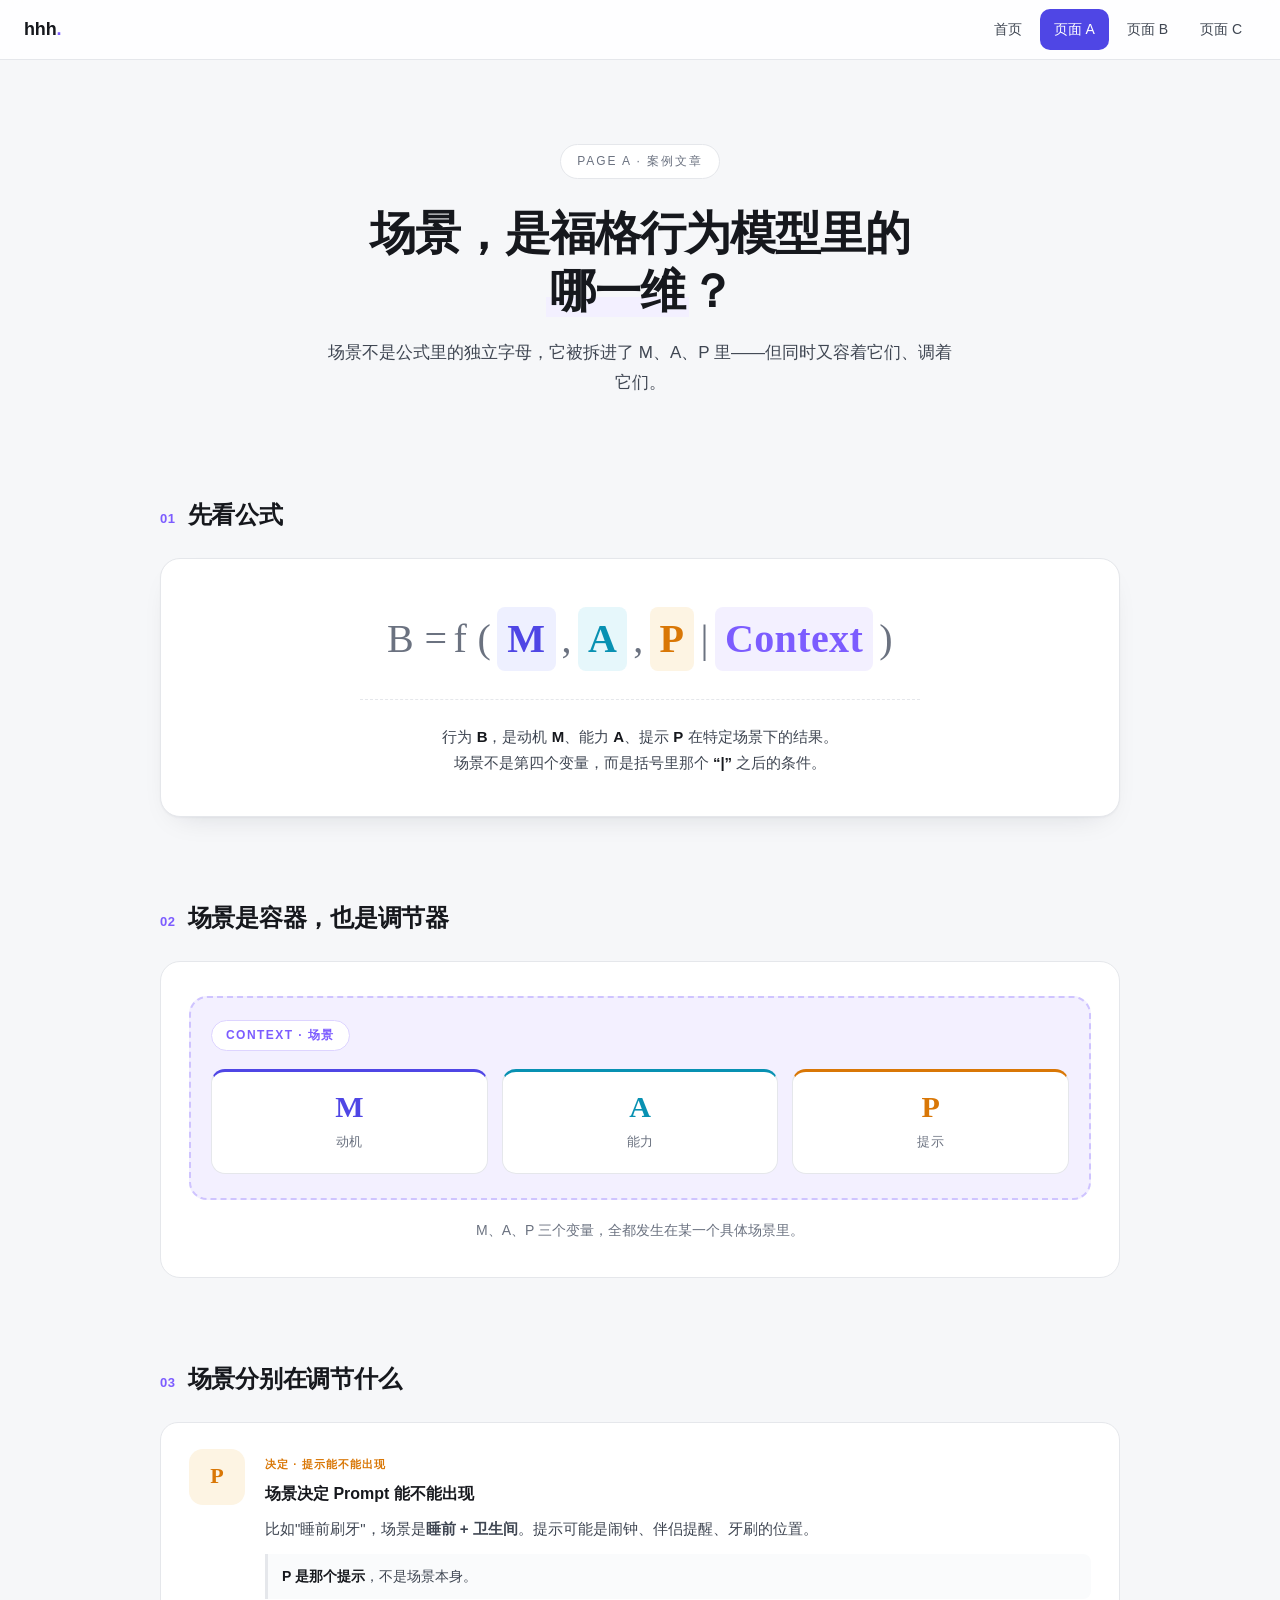
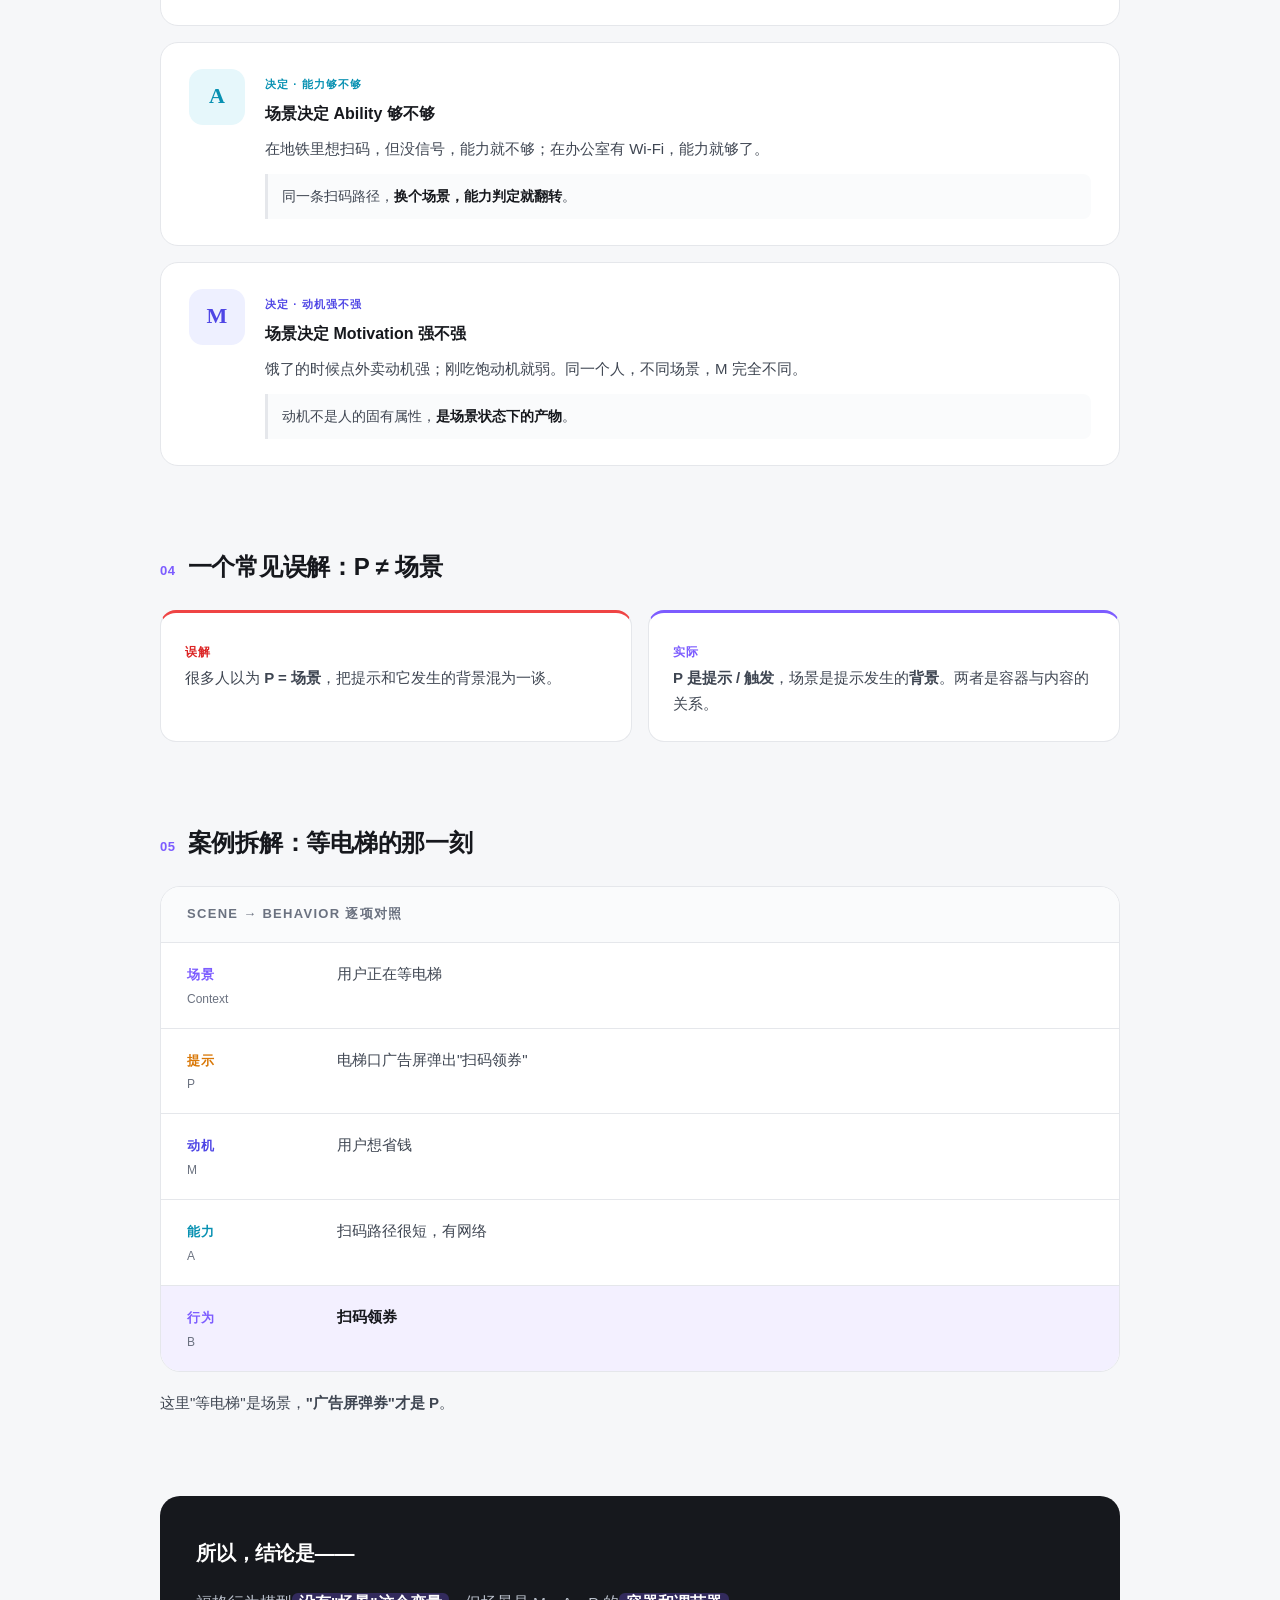
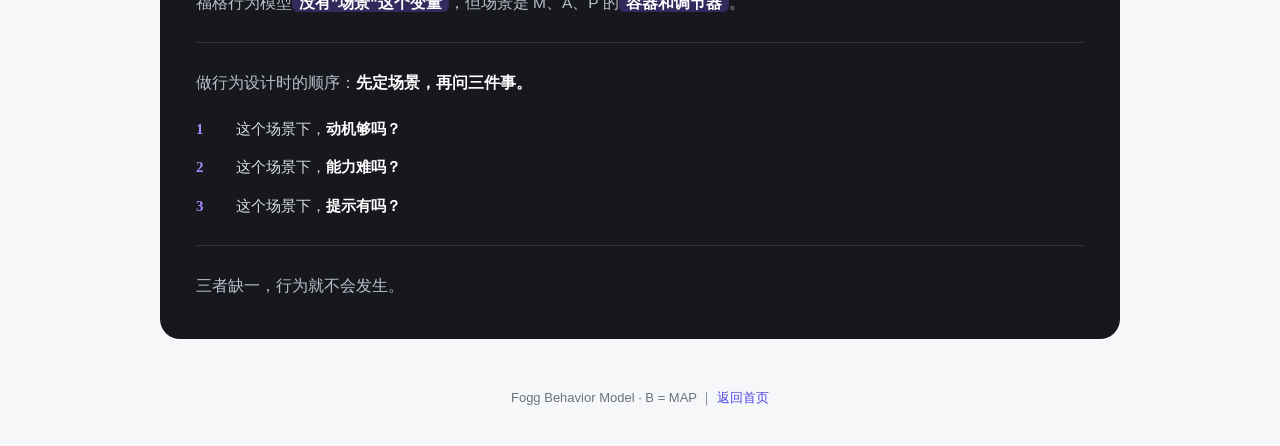
==== a.html @ 78a1dde3 "feat: 多页面导航站点(index + A/B/C demo 页)" ====
<!DOCTYPE html>
<html lang="zh-CN" data-page-node-id="w7faEEUcwa0vv6stKI4YyO">
<head data-page-node-id="wDIz4KQlVDodVnNct28d2P">
<meta charset="UTF-8" data-page-node-id="WyRtXmYCzt99mOE4z7doPw">
<meta name="viewport" content="width=device-width, initial-scale=1.0" data-page-node-id="k7FwLbAbIBEnBvGaPdEFVL">
<title>页面 A · 场景是福格模型的哪一维</title>
<link rel="stylesheet" href="style.css" data-page-node-id="BGclts1cjfV9IFDEGBTvDa">
</head>
<body data-page-node-id="kAreXiRUM7N8iRe1hZh0Zy">
<nav class="navbar" data-page-node-id="9SyeZ8AX2NzylPleZjZGj9">
  <a class="brand" href="index.html" data-page-node-id="XP1JCwyikIkIP60xwgzB54">hhh<span data-page-node-id="cGTS7aLsNw1E7Mj3U58C2T">.</span></a>
  <div class="nav-links" data-page-node-id="4sTCHwX304at62qGOTPZ8k">
    <a href="index.html" data-page-node-id="tnVcYHPWvDdVTbiUV3CDU6">首页</a>
    <a href="a.html" class="active" data-page-node-id="WQnAp8GBWw8r0FBWf6a98F">页面 A</a>
    <a href="b.html" data-page-node-id="nkHAgET99dW52IDB9RsXBF">页面 B</a>
    <a href="c.html" data-page-node-id="IPdVKHpfEIjsAw7663x3QP">页面 C</a>
  </div>
</nav>

<div class="wrap" data-page-node-id="BT3XwpSpBdBviEIa1jvjhS">
  <header class="hero" data-page-node-id="t2y4nMFtCaxbiBuubEC7NC">
    <span class="eyebrow" data-page-node-id="VEw578xX6yhDviEFWAoGxG">Page A · 案例文章</span>
    <h1 data-page-node-id="KaSNAln0Ka5s1fIkHcCCAP">场景，是福格行为模型里的<br data-page-node-id="JGHP3KyUORT3iIUEcCOxd1"><em data-page-node-id="AHkGBkR138GXIbEYbW2hZq">哪一维</em>？</h1>
    <p class="lede" data-page-node-id="X0z4rNqK8Yyt3URjh0Mxcs">场景不是公式里的独立字母，它被拆进了 M、A、P 里——但同时又容着它们、调着它们。</p>
  </header>

  <!-- 1. 公式 -->
  <section class="section" data-page-node-id="AtaHq2AixBSGLmGSpGIXES">
    <div class="sec-head" data-page-node-id="jgQOpTy3ssR3gopvpQ3DCi"><span class="sec-num" data-page-node-id="WLAl3QqHgzxciwiikGJwUy">01</span><h2 data-page-node-id="KMfyiPJytIBxRI4LoA3iHf">先看公式</h2></div>
    <div class="formula-card" data-page-node-id="YkgP0ESZ7bow2wsvuzZiMa">
      <div class="formula" data-page-node-id="OgtWvGhCXOaF42MNyxjwfQ">
        <span class="op" data-page-node-id="60GSYKmtoVy4qrULQGLmdI">B =</span>
        <span class="op" data-page-node-id="5IMtcx9LoEvA9MXwoAwHLv">f (</span>
        <span class="tk tk-m" data-page-node-id="MDhyYtz4f3iFYZBAbSUOPg">M</span>
        <span class="op" data-page-node-id="LgaLXi8P61nXusExjWjmYz">,</span>
        <span class="tk tk-a" data-page-node-id="A1F8fEwch1QE47fvycluBl">A</span>
        <span class="op" data-page-node-id="8sjNVOfmi0rq50EQVTk8Dm">,</span>
        <span class="tk tk-p" data-page-node-id="CoU3xAikV1udKNCXHapJ45">P</span>
        <span class="op" data-page-node-id="X2A7uGXd8ZuY7G0D85jUYT">|</span>
        <span class="tk tk-c" data-page-node-id="UP5YNJsec7ca3xWB8AC4Tm">Context</span>
        <span class="op" data-page-node-id="WsrWWJezoa5OBnoD5PXUos">)</span>
      </div>
      <p class="formula-note" data-page-node-id="bKZQtYfejBk9Db3r2okL2u">
        行为 <b data-page-node-id="WR6P6P87eL1kKO6P6mgwND">B</b>，是动机 <b data-page-node-id="kI0rU24j9j2WTfVqGUsZEU">M</b>、能力 <b data-page-node-id="PyhmgHrkcfpPijUmLaATgH">A</b>、提示 <b data-page-node-id="doxv8mA1GLWbjmBWoYdWAd">P</b> 在特定场景下的结果。<br data-page-node-id="p9qgDLTLnHqyNvA6ln1GCu">
        场景不是第四个变量，而是括号里那个 <b data-page-node-id="93maTfNeiINEDmlBlhplTw">“|”</b> 之后的条件。
      </p>
    </div>
  </section>

  <!-- 2. 容器图示 -->
  <section class="section" data-page-node-id="z8vw9nZgVb3yCQPjCJqTKx">
    <div class="sec-head" data-page-node-id="Ebe6YaBAiQLasyaZoFvRSU"><span class="sec-num" data-page-node-id="hrPeJEpGQec9YH1eDcH3tH">02</span><h2 data-page-node-id="xQs0TrCPpldVmf3mnxVENU">场景是容器，也是调节器</h2></div>
    <div class="container-viz" data-page-node-id="Gi9gJ03AVcmqHNWbmESeKH">
      <div class="ctx-box" data-page-node-id="TtbRHMcUh1enA8wgVoU7PY">
        <span class="ctx-label" data-page-node-id="ALUy2Po01owzgH5iQScWjh">Context · 场景</span>
        <div class="chips" data-page-node-id="ZXQv2xB5tCmAX6pwTuQk1W">
          <div class="chip m" data-page-node-id="HCElmrat8j6pBH3duEjajb"><span class="letter" data-page-node-id="FMxwJb7teFWgWsClAsQ8xv">M</span><span class="name" data-page-node-id="C42jRT2cNgflq7NoF5pU5e">动机</span></div>
          <div class="chip a" data-page-node-id="84CX7O8VA7gtw3QQB0B7ak"><span class="letter" data-page-node-id="a8oWXEGSflrxSv3CDqqBZr">A</span><span class="name" data-page-node-id="jHqpHAGQwBnkluOrYIpil1">能力</span></div>
          <div class="chip p" data-page-node-id="thofr4uHZdRgQiWegV7F3j"><span class="letter" data-page-node-id="uazn95R1wWPY1VVh7evYrs">P</span><span class="name" data-page-node-id="sK6Je4j7WyfN4TaUY9izHH">提示</span></div>
        </div>
      </div>
      <p class="viz-caption" data-page-node-id="wE0v1pPHyTaQbOw0kOFVyW">M、A、P 三个变量，全都发生在某一个具体场景里。</p>
    </div>
  </section>

  <!-- 3. 场景决定什么 -->
  <section class="section" data-page-node-id="sNTWH8H18UUfT1HbALAFUQ">
    <div class="sec-head" data-page-node-id="gMBj6k4GauX8Ppa6DTviGk"><span class="sec-num" data-page-node-id="DIfbZc8v70yzBDbuiKZdoG">03</span><h2 data-page-node-id="YyvIbZgjUMikNyMjZC09zq">场景分别在调节什么</h2></div>
    <div class="cards" data-page-node-id="JMcFCFaWpkYCKfY31BWpFS">
      <div class="card p" data-page-node-id="2XyrFeSuz58DPew9Ys4QiN">
        <div class="badge p" data-page-node-id="pbnxsR9UD3ugvoxsf5gveq">P</div>
        <div data-page-node-id="1aqU8hqyOE6sDasK3jBc4D">
          <span class="tag" data-page-node-id="WUs9pBLYr8wfU6iInKSofa">决定 · 提示能不能出现</span>
          <h3 data-page-node-id="Ra4PvOEH2Jg6kxVYVDhyee">场景决定 Prompt 能不能出现</h3>
          <p data-page-node-id="kdBG5dGe57v5o3UM1eQB7N">比如"睡前刷牙"，场景是<b data-page-node-id="hAKJzZARGJF69OgZUyOuHv">睡前 + 卫生间</b>。提示可能是闹钟、伴侣提醒、牙刷的位置。</p>
          <div class="example" data-page-node-id="OF4RUX0C8xpmKLk9g5GUzH"><b data-page-node-id="gTB6Hpmne5jR0j8ng38dXM">P 是那个提示</b>，不是场景本身。</div>
        </div>
      </div>
      <div class="card a" data-page-node-id="11A5prTz03QhcaOiL1pIlU">
        <div class="badge a" data-page-node-id="ahXG2RAlT2Me9tWyQdRavG">A</div>
        <div data-page-node-id="wGpqndnHSfTkRQBBeego9P">
          <span class="tag" data-page-node-id="ofGTkMwpKx8jCIXPpkoolS">决定 · 能力够不够</span>
          <h3 data-page-node-id="OPezncvL6MP4qaHwhzECTL">场景决定 Ability 够不够</h3>
          <p data-page-node-id="Qgsa1WLOCgkYNsGuXhgoYH">在地铁里想扫码，但没信号，能力就不够；在办公室有 Wi-Fi，能力就够了。</p>
          <div class="example" data-page-node-id="ApE3QkiyODwuS6RAiSGPNO">同一条扫码路径，<b data-page-node-id="vJnqUt4ldqiAfk0PgFGGx3">换个场景，能力判定就翻转</b>。</div>
        </div>
      </div>
      <div class="card m" data-page-node-id="yd6fAvS5L0XxyEBDrVQIzD">
        <div class="badge m" data-page-node-id="iXJuVqAOlvDxLSg0EHUGoj">M</div>
        <div data-page-node-id="CmWrW3IMUvymXPAmMcpVrb">
          <span class="tag" data-page-node-id="udtASZBApzE9sIyvdzKhYN">决定 · 动机强不强</span>
          <h3 data-page-node-id="Xenc3po2BGcxUQ7q7EGccs">场景决定 Motivation 强不强</h3>
          <p data-page-node-id="C6Pcslx4VXOEgKtszHJdI3">饿了的时候点外卖动机强；刚吃饱动机就弱。同一个人，不同场景，M 完全不同。</p>
          <div class="example" data-page-node-id="0O7se785kFKrckP8oppsM8">动机不是人的固有属性，<b data-page-node-id="2pzsDlTcV8CHqjtn1vT9ab">是场景状态下的产物</b>。</div>
        </div>
      </div>
    </div>
  </section>

  <!-- 4. 辨析 -->
  <section class="section" data-page-node-id="GMIVCx4XthU2p1pDc6Vdkd">
    <div class="sec-head" data-page-node-id="hvPJhUjZGZhnwKUOLwA6Hm"><span class="sec-num" data-page-node-id="F5HigYJ22hZ4XUlsrdhsOU">04</span><h2 data-page-node-id="WUkC0MWNIHpOxX7kLLKzqX">一个常见误解：P ≠ 场景</h2></div>
    <div class="contrast" data-page-node-id="mbKQ1TZeVSsUhttQWM0UxX">
      <div class="contrast-col no" data-page-node-id="5jCw7dFVN9dcKIfzyAC8kD">
        <span class="kicker" data-page-node-id="RF6MXNf1RTJTpHP7rNPIPD">误解</span>
        <p data-page-node-id="jheRD6pXKktCsyJ3aIa862">很多人以为 <strong data-page-node-id="6PXJxhdd7TnOwovcQXyDGO">P = 场景</strong>，把提示和它发生的背景混为一谈。</p>
      </div>
      <div class="contrast-col yes" data-page-node-id="sZ7KWRrb0W06F4v0oMIvUz">
        <span class="kicker" data-page-node-id="0l7D1CWmkKSCESiWNsds12">实际</span>
        <p data-page-node-id="IdQkuEPE6WL3L1QWuoSLNu"><strong data-page-node-id="KfyZDahxS0ZIJWpAkPw80i">P 是提示 / 触发</strong>，场景是提示发生的<strong data-page-node-id="LSc95cfFuDBj33xEPenByD">背景</strong>。两者是容器与内容的关系。</p>
      </div>
    </div>
  </section>

  <!-- 5. 案例 -->
  <section class="section" data-page-node-id="TGBmw5Ir8saGftLn21BWZS">
    <div class="sec-head" data-page-node-id="55YYjtlzUy4D0Gwhlm3zwF"><span class="sec-num" data-page-node-id="6BEzYkjlIjHvbQcMZSfwvo">05</span><h2 data-page-node-id="ObJ65KPqfQkdzHDAzWDlEK">案例拆解：等电梯的那一刻</h2></div>
    <div class="case" data-page-node-id="wBFOFnWUCFXKXDcSAwKV0H">
      <div class="case-head" data-page-node-id="zZUJNI2RzhAMD40lBjM2Si">Scene → Behavior 逐项对照</div>
      <div class="rows" data-page-node-id="KT3chbItPBkW2BSRzu6JTy">
        <div class="row k-ctx" data-page-node-id="dqx1nmWZDz8qPLeyNRaRiO"><div class="key" data-page-node-id="98GCfveI8HfQYUkq7Vb3nk">场景<small data-page-node-id="6zmjBEddWnciIS8qARh8vC">Context</small></div><div class="val" data-page-node-id="MGyknQf6GhYajP2XmVKH2c">用户正在等电梯</div></div>
        <div class="row k-p" data-page-node-id="CYeQW1HBXLWiCe1xVJMOjN"><div class="key" data-page-node-id="anzE2APJZPEW9GfHLMP1V7">提示<small data-page-node-id="iOzP3RcEu0i2N6CSJtwPa4">P</small></div><div class="val" data-page-node-id="eVANygxtRQgXgBAiKqjRAJ">电梯口广告屏弹出"扫码领券"</div></div>
        <div class="row k-m" data-page-node-id="jiIGzUhIIAh8iDFhxJK7jJ"><div class="key" data-page-node-id="ADIENntpDvcEHGyplgSQqr">动机<small data-page-node-id="bvPdkFqwAve4dR1o52VYIT">M</small></div><div class="val" data-page-node-id="YrM3VVTdfyWeeKIiWQyhb4">用户想省钱</div></div>
        <div class="row k-a" data-page-node-id="HDpHnFBuPVBi3VPF0HCQfj"><div class="key" data-page-node-id="fcKzMCFRU5cQdkzNH4r30s">能力<small data-page-node-id="yFMZKIRGLjABMugWIlQUQa">A</small></div><div class="val" data-page-node-id="lD9bIumO2pJZDynX4NEAuc">扫码路径很短，有网络</div></div>
        <div class="row k-b" data-page-node-id="Zl5p0wUJhPWD0HVAG4YjC9"><div class="key" data-page-node-id="vwLjkeaKMzBvQ5w7pmwmfE">行为<small data-page-node-id="9c4zxVi2mUxJxRLHI78sy0">B</small></div><div class="val" data-page-node-id="UXbyuVyBfajDue5KsDYGzU">扫码领券</div></div>
      </div>
    </div>
    <p style="margin-top:18px;font-size:15px;color:var(--ink-2)" data-page-node-id="jFQYN32AsgPpoBK2rliA5X">这里"等电梯"是场景，<strong data-page-node-id="24D8VLpvqU1dL2qi6cEgYf">"广告屏弹券"才是 P</strong>。</p>
  </section>

  <!-- 6. 结论 -->
  <section class="section" style="padding-bottom:0" data-page-node-id="oBVlBYVLGk6ABAza6QdT3D">
    <div class="conclusion" data-page-node-id="7CsTTnGYDvCp0CJClterKp">
      <h2 data-page-node-id="oQ943cLxHdOkLTh50fnzTP">所以，结论是——</h2>
      <p data-page-node-id="IB749pxw4G1P84Zma1gJTZ">福格行为模型<em data-page-node-id="qOicEdavUBFSzB18GoYoe4">没有"场景"这个变量</em>，但场景是 M、A、P 的<em data-page-node-id="wtlfJCTulS2ir0daOxhRWE">容器和调节器</em>。</p>
      <div class="divider" data-page-node-id="vkEL1aGLP1mWx4ETfoU1pF"></div>
      <p style="margin-bottom:20px" data-page-node-id="lAgND8H5t5HuEKVWgePu8Q">做行为设计时的顺序：<strong style="color:#fff" data-page-node-id="01JgOmGNGMob4OX76xduF1">先定场景，再问三件事。</strong></p>
      <div class="checklist" data-page-node-id="xUTyskNP9U63Yo31EvbLeq">
        <div class="check" data-page-node-id="6QbEgrHL9q3DloLCAFX67p"><span class="n" data-page-node-id="bG5f6EUlrgtTe5jBWWhtfY">1</span><span data-page-node-id="Vs43m3LYJ4qtLmELuDCCZN">这个场景下，<b data-page-node-id="CaUGax6zLdNbo6RB4xnhEs">动机够吗？</b></span></div>
        <div class="check" data-page-node-id="yDjtHXtFX00wgNEy88XMaY"><span class="n" data-page-node-id="6oE2sIHgCvnw4jsCcg5gTA">2</span><span data-page-node-id="rU59PXANEwDRQgHHBfSr7M">这个场景下，<b data-page-node-id="lrAgugHqSRHP3511pLbqfQ">能力难吗？</b></span></div>
        <div class="check" data-page-node-id="1bkYgWrXeO9UPPTqY3BGVZ"><span class="n" data-page-node-id="vRwcJBqYaKrGWPhLHHNv3V">3</span><span data-page-node-id="CITrgQxSSjjxMmyqa24g1p">这个场景下，<b data-page-node-id="4fU0AGUGi06klnSh9pMJRi">提示有吗？</b></span></div>
      </div>
      <div class="divider" data-page-node-id="pFSnDLe8BB58A77fxojwpo"></div>
      <p style="margin-bottom:0" data-page-node-id="1EJ5Gmq9NntRGjYKHfiu8l">三者缺一，行为就不会发生。</p>
    </div>
  </section>

  <footer data-page-node-id="Q1ZuuRAK5MU9CbTSczYIme">Fogg Behavior Model · B = MAP ｜ <a href="index.html" data-page-node-id="EO2jwTEsWAwSDlhJFmE8Nv">返回首页</a></footer>
</div>
</body>
</html>
---- style.css ----
:root{
  --bg:#f6f7f9;
  --surface:#ffffff;
  --ink:#16181d;
  --ink-2:#3f4652;
  --ink-3:#6b7280;
  --line:#e5e7eb;
  --m:#4f46e5;
  --m-bg:#eef0ff;
  --a:#0891b2;
  --a-bg:#e6f7fb;
  --p:#d97706;
  --p-bg:#fdf4e3;
  --ctx:#7c5cff;
  --ctx-bg:#f3f0ff;
  --nav-h:60px;
}

*{box-sizing:border-box;margin:0;padding:0;}
html{scroll-behavior:smooth;}
body{
  background:var(--bg);
  color:var(--ink);
  font-family:-apple-system,BlinkMacSystemFont,"Segoe UI","PingFang SC","Hiragino Sans GB","Microsoft YaHei",sans-serif;
  font-size:16px;line-height:1.75;
  -webkit-font-smoothing:antialiased;
  padding-top:var(--nav-h);
}

/* ---------- 导航栏 ---------- */
.navbar{
  position:fixed;top:0;left:0;right:0;height:var(--nav-h);
  background:rgba(255,255,255,.86);
  backdrop-filter:saturate(180%) blur(12px);
  border-bottom:1px solid var(--line);
  display:flex;align-items:center;justify-content:space-between;
  padding:0 24px;z-index:100;
}
.navbar .brand{font-weight:700;font-size:18px;letter-spacing:-.01em;color:var(--ink);text-decoration:none;}
.navbar .brand span{color:var(--ctx);}
.nav-links{display:flex;gap:4px;}
.nav-links a{
  text-decoration:none;color:var(--ink-2);font-size:14px;font-weight:500;
  padding:8px 14px;border-radius:10px;transition:.15s;
}
.nav-links a:hover{background:var(--m-bg);color:var(--m);}
.nav-links a.active{background:var(--m);color:#fff;}

.wrap{max-width:1000px;margin:0 auto;padding:0 20px;}

/* ---------- 通用区块 ---------- */
.section{padding:40px 0;}
.sec-head{display:flex;align-items:baseline;gap:12px;margin-bottom:22px;}
.sec-num{font-size:13px;font-weight:700;color:var(--ctx);letter-spacing:.04em;}
h2{font-size:24px;font-weight:700;letter-spacing:-.01em;}
h3{font-size:16px;font-weight:700;margin-bottom:8px;}
p{margin-bottom:14px;}
p:last-child{margin-bottom:0;}
strong{font-weight:700;}

/* ---------- Hero ---------- */
.hero{padding:84px 0 56px;text-align:center;}
.eyebrow{
  display:inline-block;font-size:12px;letter-spacing:.16em;text-transform:uppercase;
  color:var(--ink-3);border:1px solid var(--line);background:var(--surface);
  border-radius:999px;padding:6px 16px;margin-bottom:26px;
}
.hero h1{font-size:clamp(30px,6vw,46px);line-height:1.25;letter-spacing:-.02em;font-weight:700;margin-bottom:18px;}
.hero h1 em{font-style:normal;background:linear-gradient(180deg,transparent 62%,var(--ctx-bg) 62%);padding:0 4px;}
.hero p.lede{font-size:17px;color:var(--ink-2);max-width:640px;margin:0 auto;}

/* ---------- 导航卡片(首页索引) ---------- */
.nav-grid{display:grid;grid-template-columns:repeat(3,1fr);gap:18px;}
.nav-card{
  background:var(--surface);border:1px solid var(--line);border-radius:18px;
  padding:28px 24px;display:flex;flex-direction:column;gap:12px;
  text-decoration:none;color:inherit;transition:.18s;border-top:4px solid var(--m);
}
.nav-card:hover{transform:translateY(-4px);box-shadow:0 18px 40px -22px rgba(16,24,40,.3);}
.nav-card.b{border-top-color:var(--a);}
.nav-card.c{border-top-color:var(--p);}
.nav-card .tag{font-size:12px;font-weight:700;letter-spacing:.08em;text-transform:uppercase;color:var(--m);}
.nav-card.b .tag{color:var(--a);}
.nav-card.c .tag{color:var(--p);}
.nav-card h3{font-size:19px;font-weight:700;}
.nav-card p{font-size:14.5px;color:var(--ink-3);flex:1;}
.nav-card .go{font-size:14px;font-weight:600;color:var(--ink);margin-top:4px;}
.nav-card:hover .go{color:var(--ctx);}

/* ---------- 按钮 ---------- */
.btn{display:inline-block;text-decoration:none;font-weight:600;font-size:15px;padding:12px 22px;border-radius:12px;transition:.15s;cursor:pointer;border:1px solid transparent;}
.btn-primary{background:var(--m);color:#fff;}
.btn-primary:hover{background:#4338ca;}
.btn-ghost{background:var(--surface);color:var(--ink);border-color:var(--line);}
.btn-ghost:hover{border-color:var(--m);color:var(--m);}

/* ---------- 文章组件(页面 A 复用) ---------- */
.formula-card{background:var(--surface);border:1px solid var(--line);border-radius:20px;padding:48px 32px 40px;text-align:center;box-shadow:0 1px 2px rgba(16,24,40,.04),0 12px 32px -18px rgba(16,24,40,.18);}
.formula{font-family:Georgia,"Times New Roman",serif;font-size:clamp(26px,6vw,40px);line-height:1.5;letter-spacing:.01em;display:inline-flex;align-items:center;justify-content:center;flex-wrap:wrap;gap:2px 6px;}
.formula .op{color:var(--ink-3);}
.tk{position:relative;display:inline-block;font-weight:700;padding:2px 10px;border-radius:8px;}
.tk-m{color:var(--m);background:var(--m-bg);}
.tk-a{color:var(--a);background:var(--a-bg);}
.tk-p{color:var(--p);background:var(--p-bg);}
.tk-c{color:var(--ctx);background:var(--ctx-bg);}
.formula-note{margin-top:28px;padding-top:24px;border-top:1px dashed var(--line);font-size:15px;color:var(--ink-2);max-width:560px;margin-left:auto;margin-right:auto;}
.formula-note b{color:var(--ink);}

.container-viz{background:var(--surface);border:1px solid var(--line);border-radius:20px;padding:34px 28px;}
.ctx-box{border:2px dashed #cfc4ff;background:var(--ctx-bg);border-radius:18px;padding:22px 20px 24px;position:relative;}
.ctx-label{display:inline-block;font-size:12px;font-weight:700;letter-spacing:.12em;text-transform:uppercase;color:var(--ctx);background:var(--surface);border:1px solid #ddd4ff;border-radius:999px;padding:4px 14px;margin-bottom:18px;}
.chips{display:grid;grid-template-columns:repeat(3,1fr);gap:14px;}
.chip{background:var(--surface);border:1px solid var(--line);border-radius:14px;padding:18px 14px;text-align:center;}
.chip .letter{font-family:Georgia,serif;font-size:30px;font-weight:700;line-height:1.1;display:block;margin-bottom:4px;}
.chip .name{font-size:13px;color:var(--ink-3);letter-spacing:.02em;}
.chip.m{border-top:3px solid var(--m);} .chip.m .letter{color:var(--m);}
.chip.a{border-top:3px solid var(--a);} .chip.a .letter{color:var(--a);}
.chip.p{border-top:3px solid var(--p);} .chip.p .letter{color:var(--p);}
.viz-caption{margin-top:18px;font-size:14px;color:var(--ink-3);text-align:center;}

.cards{display:grid;gap:16px;}
.card{background:var(--surface);border:1px solid var(--line);border-radius:18px;padding:26px 28px;display:grid;grid-template-columns:56px 1fr;gap:20px;align-items:start;}
.badge{width:56px;height:56px;border-radius:14px;display:flex;align-items:center;justify-content:center;font-family:Georgia,serif;font-size:22px;font-weight:700;}
.badge.m{background:var(--m-bg);color:var(--m);}
.badge.a{background:var(--a-bg);color:var(--a);}
.badge.p{background:var(--p-bg);color:var(--p);}
.card .tag{display:inline-block;font-size:11px;font-weight:700;letter-spacing:.1em;text-transform:uppercase;margin-bottom:6px;}
.card.m .tag{color:var(--m);}
.card.a .tag{color:var(--a);}
.card.p .tag{color:var(--p);}
.card p{font-size:15px;color:var(--ink-2);margin-bottom:8px;}
.card p:last-child{margin-bottom:0;}
.example{font-size:14px;color:var(--ink-2);background:#fafbfc;border-left:3px solid var(--line);border-radius:0 8px 8px 0;padding:10px 14px;margin-top:12px;}
.example b{color:var(--ink);font-weight:600;}

.contrast{display:grid;grid-template-columns:1fr 1fr;gap:16px;}
.contrast-col{background:var(--surface);border:1px solid var(--line);border-radius:16px;padding:24px;}
.contrast-col.no{border-top:3px solid #ef4444;}
.contrast-col.yes{border-top:3px solid var(--ctx);}
.contrast-col .kicker{font-size:12px;font-weight:700;letter-spacing:.1em;text-transform:uppercase;margin-bottom:10px;}
.contrast-col.no .kicker{color:#dc2626;}
.contrast-col.yes .kicker{color:var(--ctx);}
.contrast-col p{font-size:15px;color:var(--ink-2);}

.case{background:var(--surface);border:1px solid var(--line);border-radius:20px;overflow:hidden;}
.case-head{background:#fafbfc;border-bottom:1px solid var(--line);padding:16px 26px;font-size:13px;font-weight:700;letter-spacing:.1em;text-transform:uppercase;color:var(--ink-3);}
.rows{display:grid;}
.row{display:grid;grid-template-columns:132px 1fr;gap:18px;padding:18px 26px;border-bottom:1px solid var(--line);align-items:baseline;}
.row:last-child{border-bottom:none;}
.row .key{font-size:13px;font-weight:700;letter-spacing:.06em;text-transform:uppercase;}
.row .key small{display:block;font-size:12px;font-weight:400;letter-spacing:0;text-transform:none;color:var(--ink-3);margin-top:2px;}
.row .val{font-size:15px;color:var(--ink-2);}
.row.k-ctx .key{color:var(--ctx);}
.row.k-p .key{color:var(--p);}
.row.k-m .key{color:var(--m);}
.row.k-a .key{color:var(--a);}
.row.k-b{background:var(--ctx-bg);}
.row.k-b .key{color:var(--ctx);}
.row.k-b .val{color:var(--ink);font-weight:700;}

.conclusion{background:#16181d;color:#f4f5f7;border-radius:20px;padding:40px 36px;}
.conclusion h2{color:#fff;margin-bottom:18px;font-size:20px;}
.conclusion p{color:#b9bfca;font-size:15.5px;margin-bottom:16px;}
.conclusion p em{font-style:normal;color:#fff;font-weight:600;background:rgba(124,92,255,.28);border-radius:6px;padding:1px 7px;}
.conclusion .divider{height:1px;background:rgba(255,255,255,.12);margin:26px 0;}
.checklist{display:grid;gap:12px;}
.check{display:grid;grid-template-columns:26px 1fr;gap:14px;align-items:baseline;font-size:15px;color:#d6dae1;}
.check .n{font-family:Georgia,serif;font-weight:700;color:#a78bfa;font-size:15px;}
.check b{color:#fff;font-weight:600;}

/* ---------- 演示组件(页面 B) ---------- */
.demo-box{background:var(--surface);border:1px solid var(--line);border-radius:18px;padding:32px;margin-top:8px;}
.counter{font-size:48px;font-weight:700;color:var(--m);text-align:center;margin:16px 0;}
.tabs{display:flex;gap:8px;margin-bottom:18px;flex-wrap:wrap;}
.tab{padding:8px 16px;border-radius:10px;border:1px solid var(--line);background:var(--surface);cursor:pointer;font-size:14px;font-weight:500;color:var(--ink-2);}
.tab.active{background:var(--m);color:#fff;border-color:var(--m);}
.tab-panel{display:none;}
.tab-panel.active{display:block;}

/* ---------- 页脚 ---------- */
footer{text-align:center;font-size:13px;color:var(--ink-3);padding:48px 0 36px;}
footer a{color:var(--m);text-decoration:none;}
footer a:hover{text-decoration:underline;}

/* ---------- 响应式 ---------- */
@media (max-width:760px){
  .nav-grid{grid-template-columns:1fr;}
  .navbar{padding:0 14px;}
  .nav-links a{padding:8px 10px;font-size:13px;}
  .hero{padding:56px 0 36px;}
  .chips{grid-template-columns:1fr;gap:10px;}
  .chip{display:flex;align-items:center;gap:14px;text-align:left;padding:14px 16px;}
  .chip .letter{margin-bottom:0;font-size:24px;}
  .card{grid-template-columns:1fr;gap:14px;padding:22px 20px;}
  .badge{width:44px;height:44px;font-size:18px;border-radius:12px;}
  .contrast{grid-template-columns:1fr;}
  .row{grid-template-columns:1fr;gap:6px;padding:16px 20px;}
  .conclusion{padding:30px 22px;}
}
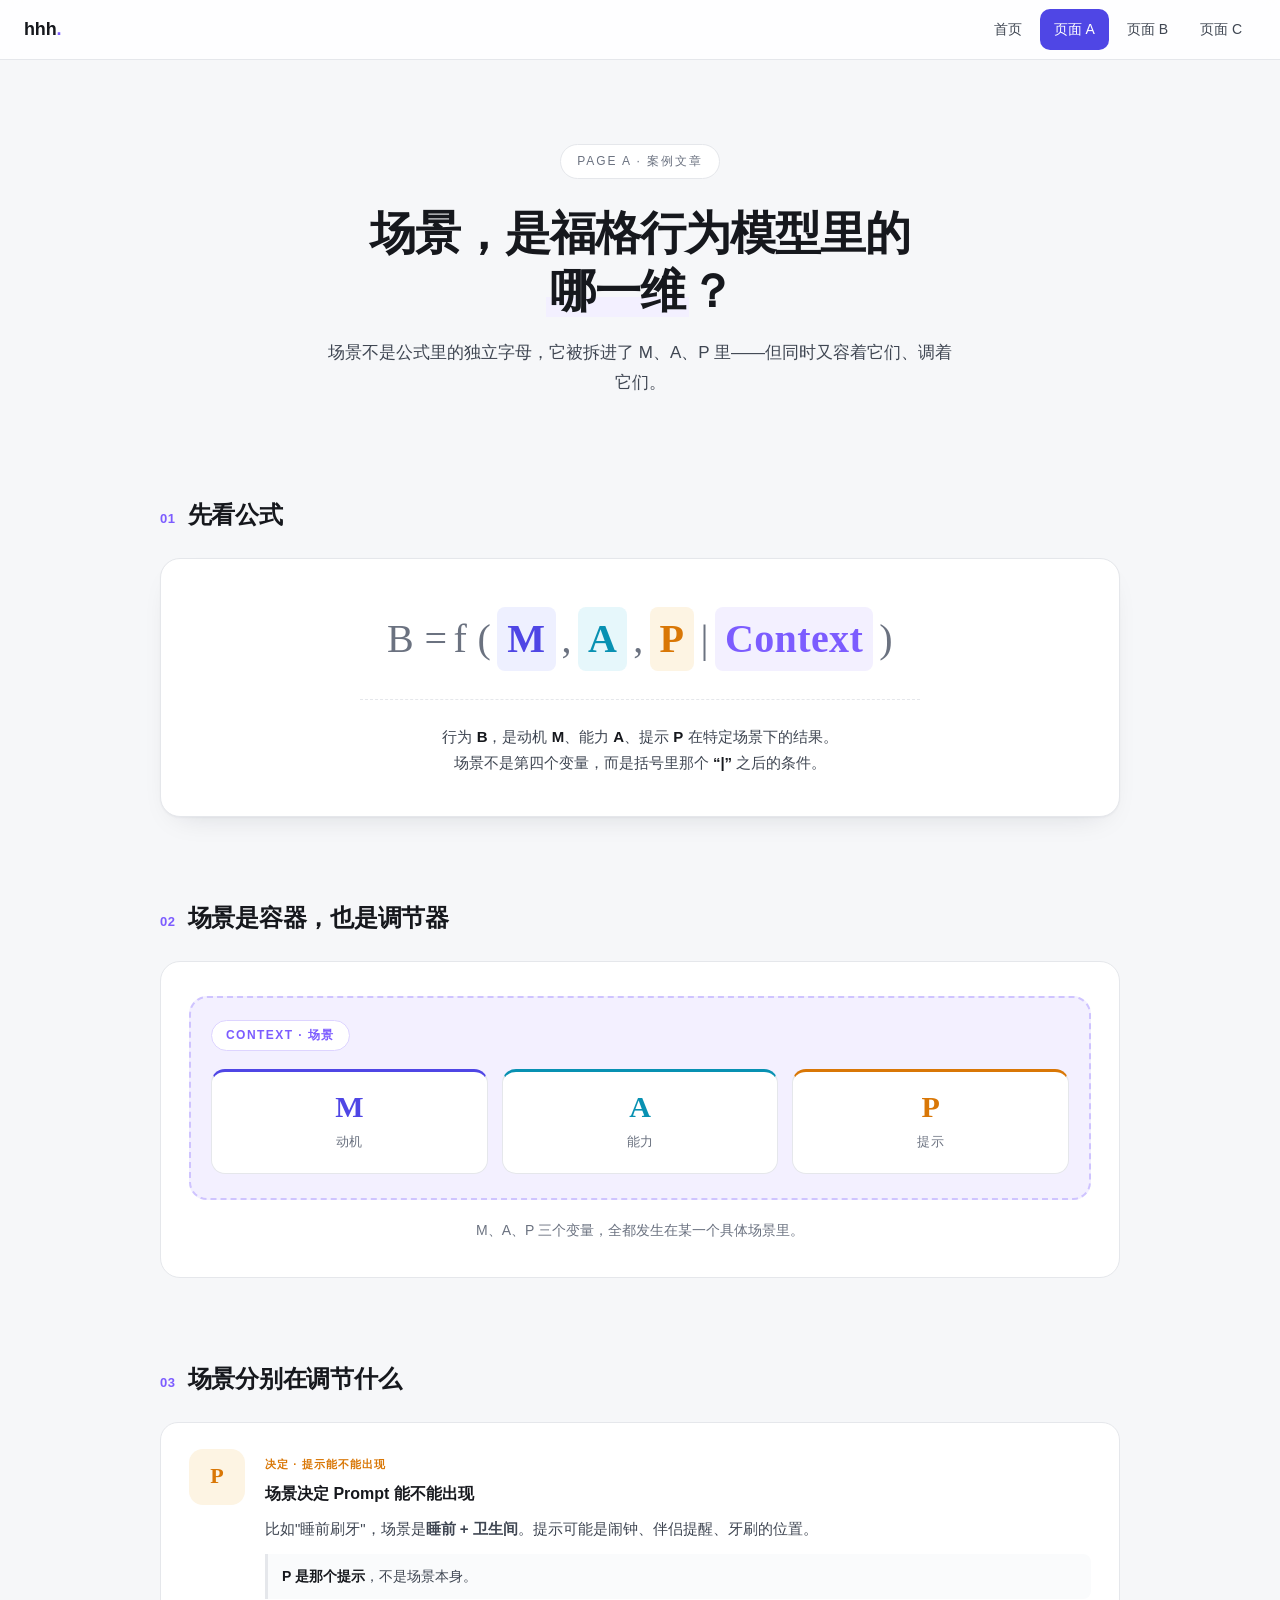
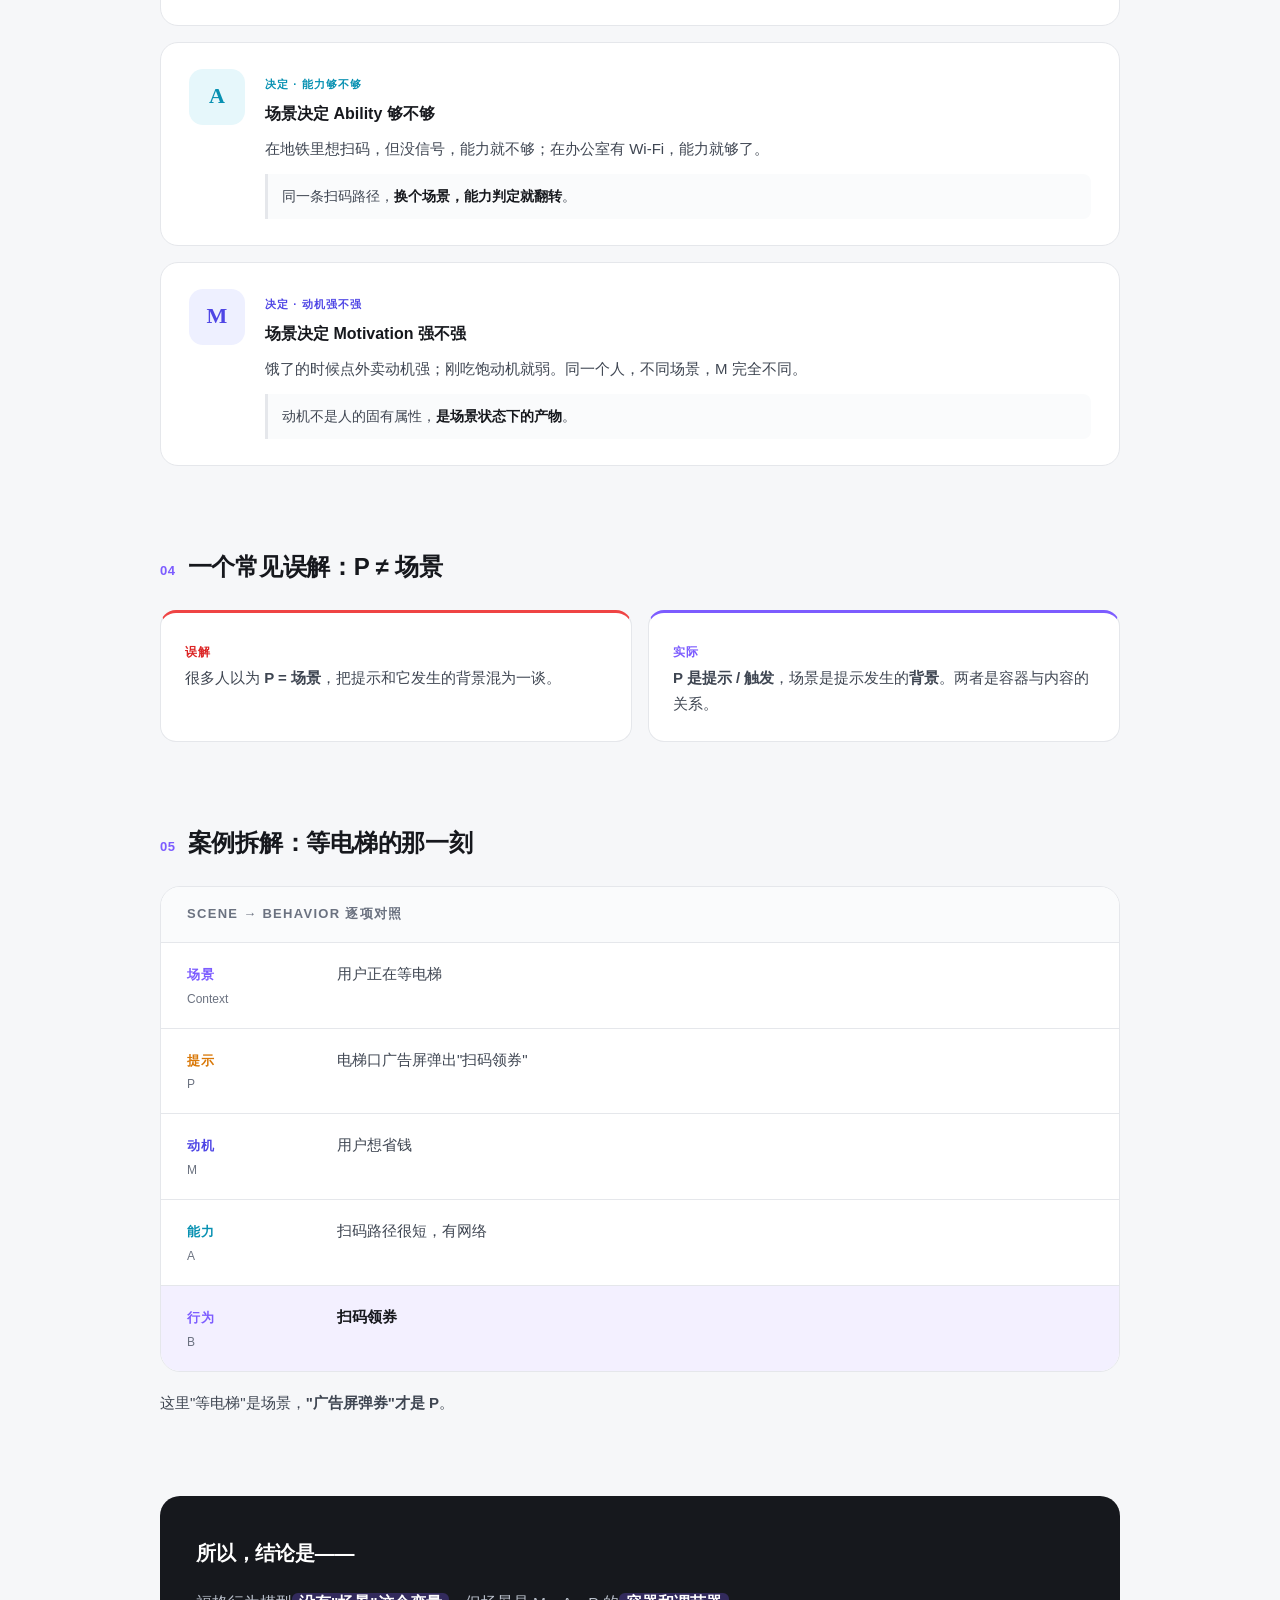
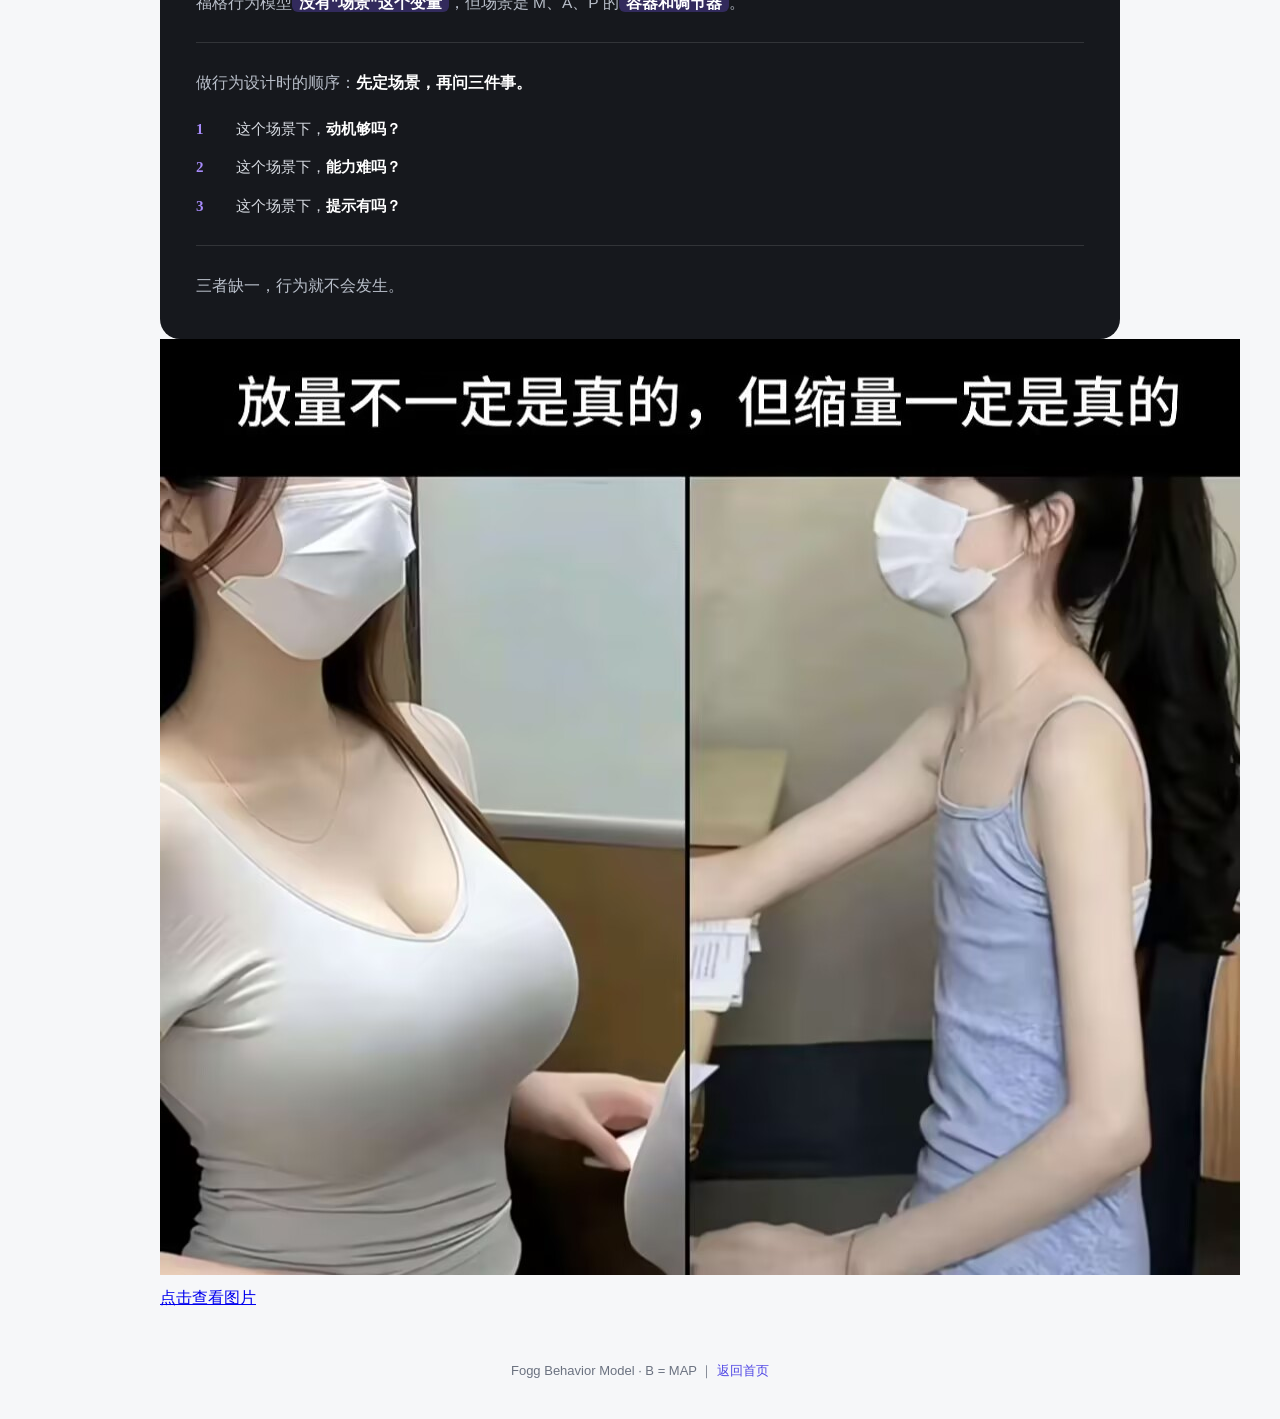
==== commit 018c7f55: "Replace image with link to view image Added a link to view an image instead of displaying it directl" ====
--- a/a.html
+++ b/a.html
@@ -144,7 +144,8 @@
       <p style="margin-bottom:0" data-page-node-id="1EJ5Gmq9NntRGjYKHfiu8l">三者缺一，行为就不会发生。</p>
     </div>
   </section>
-
+<img src="./03a30810f277228df3cdd69607d8b594.jpg" alt="图片说明">
+  <a href="./03a30810f277228df3cdd69607d8b594.jpg">点击查看图片</a>
   <footer data-page-node-id="Q1ZuuRAK5MU9CbTSczYIme">Fogg Behavior Model · B = MAP ｜ <a href="index.html" data-page-node-id="EO2jwTEsWAwSDlhJFmE8Nv">返回首页</a></footer>
 </div>
 </body>
